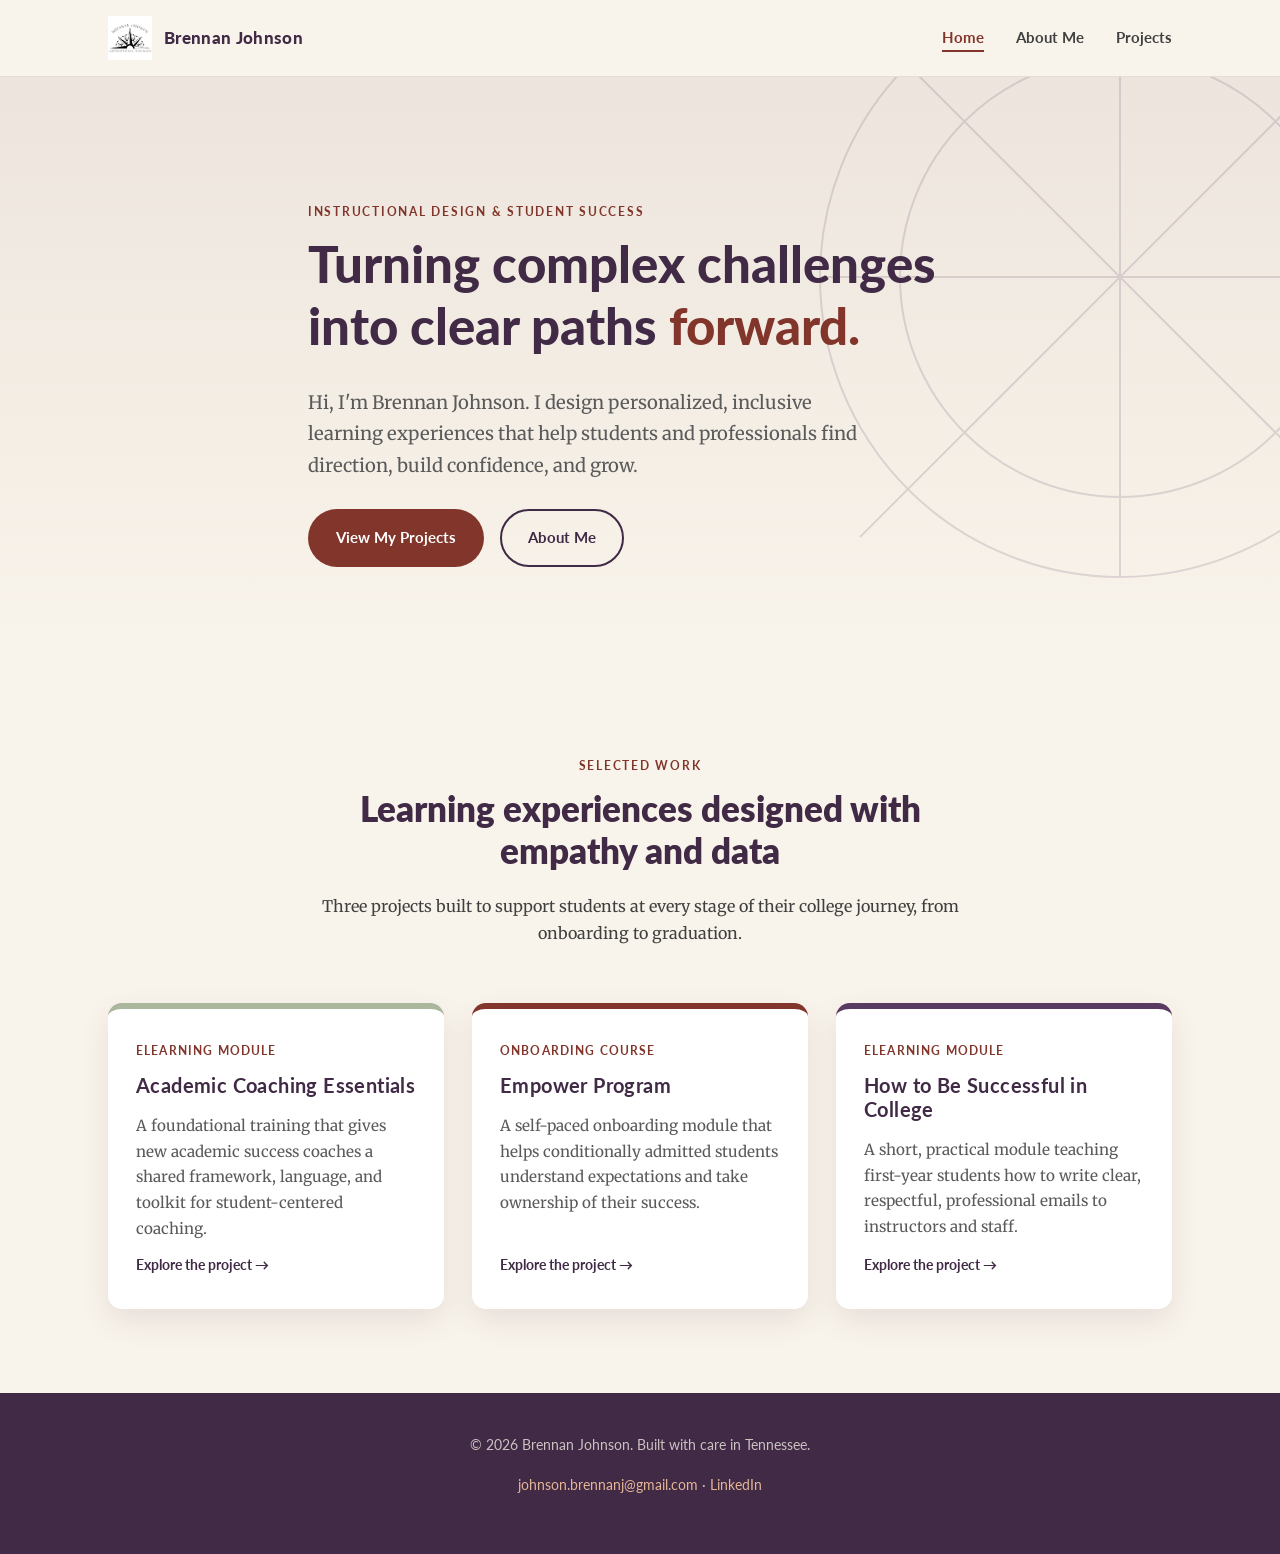
==== index.html @ 4841ccd0 "Add files via upload" ====
<!DOCTYPE html>
<html lang="en">
<head>
<meta charset="UTF-8">
<meta name="viewport" content="width=device-width, initial-scale=1.0">
<title>Brennan Johnson | Instructional Designer</title>
<meta name="description" content="Brennan Johnson is an instructional designer and student success professional creating clear, empathetic learning experiences.">
<link rel="icon" href="assets/branding/logo.png">
<link rel="preconnect" href="https://fonts.googleapis.com">
<link href="https://fonts.googleapis.com/css2?family=Lato:wght@400;700;800;900&family=Merriweather:wght@300;400;700&display=swap" rel="stylesheet">
<link rel="stylesheet" href="css/style.css">
</head>
<body>

<header class="site-header">
  <nav class="nav">
    <a href="index.html" class="brand">
      <img src="assets/branding/logo.png" alt="Brennan Johnson logo">
      <span class="brand-name">Brennan Johnson</span>
    </a>
    <button class="nav-toggle" aria-label="Toggle navigation" aria-expanded="false">
      <span></span><span></span><span></span>
    </button>
    <ul class="nav-links">
      <li><a href="index.html" aria-current="page">Home</a></li>
      <li><a href="about.html">About Me</a></li>
      <li><a href="projects/academic-coaching.html">Projects</a></li>
    </ul>
  </nav>
</header>

<main>

  <section class="hero">
    <div class="compass-rays" aria-hidden="true">
      <svg width="640" height="640" viewBox="0 0 640 640" style="right:-160px; top:-120px;">
        <g stroke="#593a60" stroke-width="2" fill="none">
          <line x1="320" y1="320" x2="320" y2="10"/>
          <line x1="320" y1="320" x2="580" y2="60"/>
          <line x1="320" y1="320" x2="620" y2="320"/>
          <line x1="320" y1="320" x2="580" y2="580"/>
          <line x1="320" y1="320" x2="320" y2="620"/>
          <line x1="320" y1="320" x2="60" y2="580"/>
          <line x1="320" y1="320" x2="20" y2="320"/>
          <line x1="320" y1="320" x2="60" y2="60"/>
          <circle cx="320" cy="320" r="300"/>
          <circle cx="320" cy="320" r="220"/>
        </g>
      </svg>
    </div>
    <div class="wrap hero-inner">
      <p class="eyebrow">Instructional Design &amp; Student Success</p>
      <h1>Turning complex challenges into clear paths <span>forward.</span></h1>
      <p class="hero-lede">Hi, I'm Brennan Johnson. I design personalized, inclusive learning experiences that help students and professionals find direction, build confidence, and grow.</p>
      <div class="hero-actions">
        <a href="projects/academic-coaching.html" class="btn btn-primary">View My Projects</a>
        <a href="about.html" class="btn btn-secondary">About Me</a>
      </div>
    </div>
  </section>

  <section class="projects-preview">
    <div class="wrap">
      <div class="section-head">
        <p class="eyebrow">Selected Work</p>
        <h2>Learning experiences designed with empathy and data</h2>
        <p>Three projects built to support students at every stage of their college journey, from onboarding to graduation.</p>
      </div>

      <div class="card-grid">
        <a href="projects/academic-coaching.html" class="project-card">
          <span class="card-tag">eLearning Module</span>
          <h3>Academic Coaching Essentials</h3>
          <p>A foundational training that gives new academic success coaches a shared framework, language, and toolkit for student-centered coaching.</p>
          <span class="card-arrow">Explore the project &rarr;</span>
        </a>

        <a href="projects/empower-program.html" class="project-card">
          <span class="card-tag">Onboarding Course</span>
          <h3>Empower Program</h3>
          <p>A self-paced onboarding module that helps conditionally admitted students understand expectations and take ownership of their success.</p>
          <span class="card-arrow">Explore the project &rarr;</span>
        </a>

        <a href="projects/email-etiquette.html" class="project-card">
          <span class="card-tag">eLearning Module</span>
          <h3>How to Be Successful in College</h3>
          <p>A short, practical module teaching first-year students how to write clear, respectful, professional emails to instructors and staff.</p>
          <span class="card-arrow">Explore the project &rarr;</span>
        </a>
      </div>
    </div>
  </section>

</main>

<footer class="site-footer">
  <div class="wrap">
    <p>&copy; 2026 Brennan Johnson. Built with care in Tennessee.</p>
    <p><a href="mailto:johnson.brennanj@gmail.com">johnson.brennanj@gmail.com</a> &middot; <a href="https://www.linkedin.com/in/brennan-johnson-611b42102" target="_blank" rel="noopener">LinkedIn</a></p>
  </div>
</footer>

<script src="js/script.js"></script>
</body>
</html>
---- css/style.css ----
/* ============================================
   Brennan Johnson — Portfolio
   Design tokens
   ============================================ */
:root {
  --plum: #593a60;
  --plum-dark: #402a45;
  --rust: #82352a;
  --rust-dark: #692a21;
  --sage: #abb79c;
  --sage-dark: #8a9678;
  --tan: #e5b595;
  --ivory: #f9f4eb;
  --cream: #ede5dd;
  --charcoal: #404040;
  --white: #ffffff;

  --font-display: "Lato", -apple-system, "Segoe UI", sans-serif;
  --font-body: "Merriweather", Georgia, serif;

  --max-width: 1120px;
  --radius: 14px;
  --shadow-soft: 0 12px 30px rgba(64, 42, 69, 0.1);
}

/* ============================================
   Reset & base
   ============================================ */
*,
*::before,
*::after {
  box-sizing: border-box;
}

html {
  scroll-behavior: smooth;
}

@media (prefers-reduced-motion: reduce) {
  html {
    scroll-behavior: auto;
  }
  * {
    animation-duration: 0.01ms !important;
    animation-iteration-count: 1 !important;
    transition-duration: 0.01ms !important;
  }
}

body {
  margin: 0;
  background: var(--ivory);
  color: var(--charcoal);
  font-family: var(--font-body);
  line-height: 1.7;
  -webkit-font-smoothing: antialiased;
}

img {
  max-width: 100%;
  display: block;
}

a {
  color: inherit;
}

h1, h2, h3, h4 {
  font-family: var(--font-display);
  color: var(--plum-dark);
  line-height: 1.2;
  margin: 0 0 0.6em;
}

h1 { font-size: clamp(2.2rem, 4vw, 3.4rem); font-weight: 900; }
h2 { font-size: clamp(1.6rem, 3vw, 2.2rem); font-weight: 800; }
h3 { font-size: 1.25rem; font-weight: 700; letter-spacing: 0.02em; }

p { margin: 0 0 1.1em; }

.eyebrow {
  display: inline-block;
  font-family: var(--font-display);
  font-weight: 700;
  font-size: 0.78rem;
  letter-spacing: 0.14em;
  text-transform: uppercase;
  color: var(--rust);
  margin-bottom: 0.9em;
}

a:focus-visible,
button:focus-visible {
  outline: 3px solid var(--rust);
  outline-offset: 3px;
}

/* ============================================
   Layout helpers
   ============================================ */
.wrap {
  max-width: var(--max-width);
  margin: 0 auto;
  padding: 0 28px;
}

section {
  padding: 84px 0;
}

/* ============================================
   Header / Nav
   ============================================ */
.site-header {
  position: sticky;
  top: 0;
  z-index: 50;
  background: rgba(249, 244, 235, 0.92);
  backdrop-filter: blur(6px);
  border-bottom: 1px solid rgba(89, 58, 96, 0.12);
}

.nav {
  max-width: var(--max-width);
  margin: 0 auto;
  padding: 16px 28px;
  display: flex;
  align-items: center;
  justify-content: space-between;
}

.brand {
  display: flex;
  align-items: center;
  gap: 12px;
  text-decoration: none;
}

.brand img {
  height: 44px;
  width: auto;
}

.brand-name {
  font-family: var(--font-display);
  font-weight: 900;
  font-size: 1.05rem;
  color: var(--plum-dark);
  letter-spacing: 0.02em;
}

.nav-links {
  display: flex;
  gap: 32px;
  list-style: none;
  margin: 0;
  padding: 0;
  font-family: var(--font-display);
  font-weight: 700;
  font-size: 0.95rem;
}

.nav-links a {
  text-decoration: none;
  color: var(--charcoal);
  padding-bottom: 4px;
  border-bottom: 2px solid transparent;
  transition: border-color 0.2s ease, color 0.2s ease;
}

.nav-links a:hover,
.nav-links a[aria-current="page"] {
  color: var(--rust);
  border-color: var(--rust);
}

.nav-toggle {
  display: none;
  background: none;
  border: none;
  cursor: pointer;
  padding: 6px;
}

.nav-toggle span {
  display: block;
  width: 26px;
  height: 3px;
  margin: 5px 0;
  background: var(--plum-dark);
  border-radius: 2px;
}

@media (max-width: 760px) {
  .nav-toggle { display: block; }

  .nav-links {
    position: absolute;
    top: 100%;
    left: 0;
    right: 0;
    flex-direction: column;
    gap: 0;
    background: var(--ivory);
    border-bottom: 1px solid rgba(89, 58, 96, 0.12);
    max-height: 0;
    overflow: hidden;
    transition: max-height 0.3s ease;
  }

  .nav-links.open {
    max-height: 300px;
  }

  .nav-links li {
    padding: 16px 28px;
    border-top: 1px solid rgba(89, 58, 96, 0.08);
  }
}

/* ============================================
   Compass / sunburst signature motif
   ============================================ */
.compass-rays {
  position: absolute;
  inset: 0;
  overflow: hidden;
  pointer-events: none;
}

.compass-rays svg {
  position: absolute;
  opacity: 0.16;
}

/* ============================================
   Hero (home page)
   ============================================ */
.hero {
  position: relative;
  overflow: hidden;
  padding: 120px 0 100px;
  background: linear-gradient(180deg, var(--cream) 0%, var(--ivory) 100%);
}

.hero-inner {
  position: relative;
  z-index: 2;
  max-width: 720px;
}

.hero h1 span {
  color: var(--rust);
}

.hero-lede {
  font-size: 1.15rem;
  color: #5a5a5a;
  max-width: 560px;
}

.hero-actions {
  display: flex;
  gap: 16px;
  flex-wrap: wrap;
  margin-top: 28px;
}

/* ============================================
   Buttons
   ============================================ */
.btn {
  display: inline-flex;
  align-items: center;
  gap: 8px;
  font-family: var(--font-display);
  font-weight: 700;
  font-size: 0.95rem;
  text-decoration: none;
  padding: 14px 26px;
  border-radius: 999px;
  border: 2px solid transparent;
  cursor: pointer;
  transition: transform 0.15s ease, background 0.2s ease, color 0.2s ease, border-color 0.2s ease;
}

.btn:hover { transform: translateY(-2px); }

.btn-primary {
  background: var(--rust);
  color: var(--white);
}
.btn-primary:hover { background: var(--rust-dark); }

.btn-secondary {
  background: transparent;
  color: var(--plum-dark);
  border-color: var(--plum-dark);
}
.btn-secondary:hover {
  background: var(--plum-dark);
  color: var(--white);
}

.btn-outline {
  background: transparent;
  color: var(--rust);
  border-color: var(--rust);
}
.btn-outline:hover {
  background: var(--rust);
  color: var(--white);
}

/* ============================================
   Project cards (home page)
   ============================================ */
.projects-preview {
  position: relative;
}

.section-head {
  max-width: 640px;
  margin: 0 auto 56px;
  text-align: center;
}

.card-grid {
  display: grid;
  grid-template-columns: repeat(3, 1fr);
  gap: 28px;
}

@media (max-width: 900px) {
  .card-grid { grid-template-columns: 1fr; }
}

.project-card {
  background: var(--white);
  border-radius: var(--radius);
  padding: 32px 28px;
  text-decoration: none;
  color: var(--charcoal);
  box-shadow: var(--shadow-soft);
  border-top: 6px solid var(--sage);
  transition: transform 0.2s ease, box-shadow 0.2s ease;
  display: flex;
  flex-direction: column;
  gap: 12px;
}

.project-card:nth-child(2) { border-top-color: var(--rust); }
.project-card:nth-child(3) { border-top-color: var(--plum); }

.project-card:hover {
  transform: translateY(-6px);
  box-shadow: 0 20px 36px rgba(64, 42, 69, 0.16);
}

.project-card .card-tag {
  font-family: var(--font-display);
  font-weight: 700;
  font-size: 0.72rem;
  letter-spacing: 0.1em;
  text-transform: uppercase;
  color: var(--rust);
}

.project-card h3 {
  color: var(--plum-dark);
  margin-bottom: 4px;
}

.project-card p {
  color: #5a5a5a;
  font-size: 0.95rem;
  margin-bottom: 0;
}

.card-arrow {
  margin-top: auto;
  font-family: var(--font-display);
  font-weight: 700;
  font-size: 0.85rem;
  color: var(--plum-dark);
}

/* ============================================
   About page
   ============================================ */
.about-hero {
  background: var(--cream);
  padding: 96px 0 72px;
}

.about-grid {
  display: grid;
  grid-template-columns: 280px 1fr;
  gap: 48px;
  align-items: center;
}

@media (max-width: 760px) {
  .about-grid {
    grid-template-columns: 1fr;
    text-align: center;
  }
}

.about-photo {
  width: 100%;
  aspect-ratio: 1 / 1;
  border-radius: 50%;
  overflow: hidden;
  border: 6px solid var(--white);
  box-shadow: var(--shadow-soft);
  justify-self: center;
}

.about-photo img {
  width: 100%;
  height: 100%;
  object-fit: cover;
}

.contact-row {
  display: flex;
  gap: 14px;
  flex-wrap: wrap;
  margin-top: 22px;
}

@media (max-width: 760px) {
  .contact-row { justify-content: center; }
}

.skills-grid {
  display: flex;
  flex-wrap: wrap;
  gap: 12px;
}

.skill-pill {
  background: var(--cream);
  color: var(--plum-dark);
  font-family: var(--font-display);
  font-weight: 700;
  font-size: 0.85rem;
  padding: 10px 18px;
  border-radius: 999px;
  border: 1px solid rgba(89, 58, 96, 0.18);
}

/* Timeline for work experience */
.timeline {
  list-style: none;
  margin: 0;
  padding: 0;
  border-left: 3px solid var(--sage);
}

.timeline li {
  position: relative;
  padding: 0 0 40px 32px;
}

.timeline li:last-child { padding-bottom: 0; }

.timeline li::before {
  content: "";
  position: absolute;
  left: -9px;
  top: 4px;
  width: 15px;
  height: 15px;
  border-radius: 50%;
  background: var(--rust);
  border: 3px solid var(--ivory);
}

.timeline .role-title {
  font-family: var(--font-display);
  font-weight: 800;
  color: var(--plum-dark);
  font-size: 1.1rem;
  margin-bottom: 2px;
}

.timeline .role-meta {
  font-family: var(--font-display);
  font-weight: 700;
  font-size: 0.85rem;
  color: var(--rust);
  text-transform: uppercase;
  letter-spacing: 0.06em;
  margin-bottom: 10px;
}

.timeline ul {
  margin: 10px 0 0;
  padding-left: 20px;
}

.timeline ul li {
  padding: 0 0 6px 0;
  font-size: 0.98rem;
}

.timeline ul li::before { display: none; }

.section-alt {
  background: var(--cream);
}

/* ============================================
   Project detail pages
   ============================================ */
.project-hero {
  background: var(--plum);
  color: var(--ivory);
  padding: 96px 0 64px;
  position: relative;
  overflow: hidden;
}

.project-hero .eyebrow { color: var(--tan); }
.project-hero h1 { color: var(--white); }
.project-hero p { color: rgba(249, 244, 235, 0.86); max-width: 640px; }

.back-link {
  display: inline-flex;
  align-items: center;
  gap: 6px;
  font-family: var(--font-display);
  font-weight: 700;
  font-size: 0.85rem;
  text-decoration: none;
  color: var(--ivory);
  opacity: 0.85;
  margin-bottom: 26px;
}
.back-link:hover { opacity: 1; }

.content-grid {
  display: grid;
  grid-template-columns: 2fr 1fr;
  gap: 56px;
}

@media (max-width: 860px) {
  .content-grid { grid-template-columns: 1fr; }
}

.info-card {
  background: var(--white);
  border-radius: var(--radius);
  padding: 26px;
  box-shadow: var(--shadow-soft);
  margin-bottom: 22px;
}

.info-card h4 {
  font-size: 0.78rem;
  text-transform: uppercase;
  letter-spacing: 0.1em;
  color: var(--rust);
  margin-bottom: 12px;
}

.tool-pills {
  display: flex;
  flex-wrap: wrap;
  gap: 8px;
}

.tool-pill {
  background: var(--sage);
  color: var(--plum-dark);
  font-family: var(--font-display);
  font-weight: 700;
  font-size: 0.8rem;
  padding: 6px 14px;
  border-radius: 999px;
}

.objectives-list {
  margin: 0;
  padding: 0;
  list-style: none;
}

.objectives-list li {
  position: relative;
  padding-left: 28px;
  margin-bottom: 12px;
}

.objectives-list li::before {
  content: "✓";
  position: absolute;
  left: 0;
  top: 0;
  color: var(--sage-dark);
  font-weight: 900;
}

.asset-grid {
  display: grid;
  grid-template-columns: repeat(2, 1fr);
  gap: 22px;
  margin-top: 20px;
}

@media (max-width: 600px) {
  .asset-grid { grid-template-columns: 1fr; }
}

.asset-card {
  background: var(--white);
  border-radius: var(--radius);
  overflow: hidden;
  box-shadow: var(--shadow-soft);
  text-decoration: none;
  color: var(--charcoal);
  display: block;
  transition: transform 0.2s ease;
}

.asset-card:hover { transform: translateY(-4px); }

.asset-card img {
  width: 100%;
  height: 190px;
  object-fit: cover;
  border-bottom: 4px solid var(--sage);
}

.asset-card-label {
  padding: 14px 16px;
  font-family: var(--font-display);
  font-weight: 700;
  font-size: 0.92rem;
  display: flex;
  align-items: center;
  justify-content: space-between;
}

.asset-card-label .open-icon {
  color: var(--rust);
  font-size: 1.1rem;
}

.video-link-card {
  background: var(--cream);
  border-radius: var(--radius);
  padding: 26px;
  display: flex;
  align-items: center;
  gap: 18px;
  margin-top: 20px;
}

.video-link-card .play-badge {
  flex-shrink: 0;
  width: 54px;
  height: 54px;
  border-radius: 50%;
  background: var(--rust);
  color: var(--white);
  display: flex;
  align-items: center;
  justify-content: center;
  font-size: 1.3rem;
}

.coming-soon-card {
  border: 2px dashed var(--sage-dark);
  border-radius: var(--radius);
  padding: 26px;
  color: #6a6a6a;
  font-style: italic;
}

.next-project {
  background: var(--cream);
  text-align: center;
}

.next-project h2 { margin-bottom: 10px; }

/* ============================================
   Footer
   ============================================ */
.site-footer {
  background: var(--plum-dark);
  color: rgba(249, 244, 235, 0.75);
  padding: 40px 0;
  text-align: center;
  font-family: var(--font-display);
  font-size: 0.9rem;
}

.site-footer a {
  color: var(--tan);
  text-decoration: none;
}

.site-footer a:hover { text-decoration: underline; }
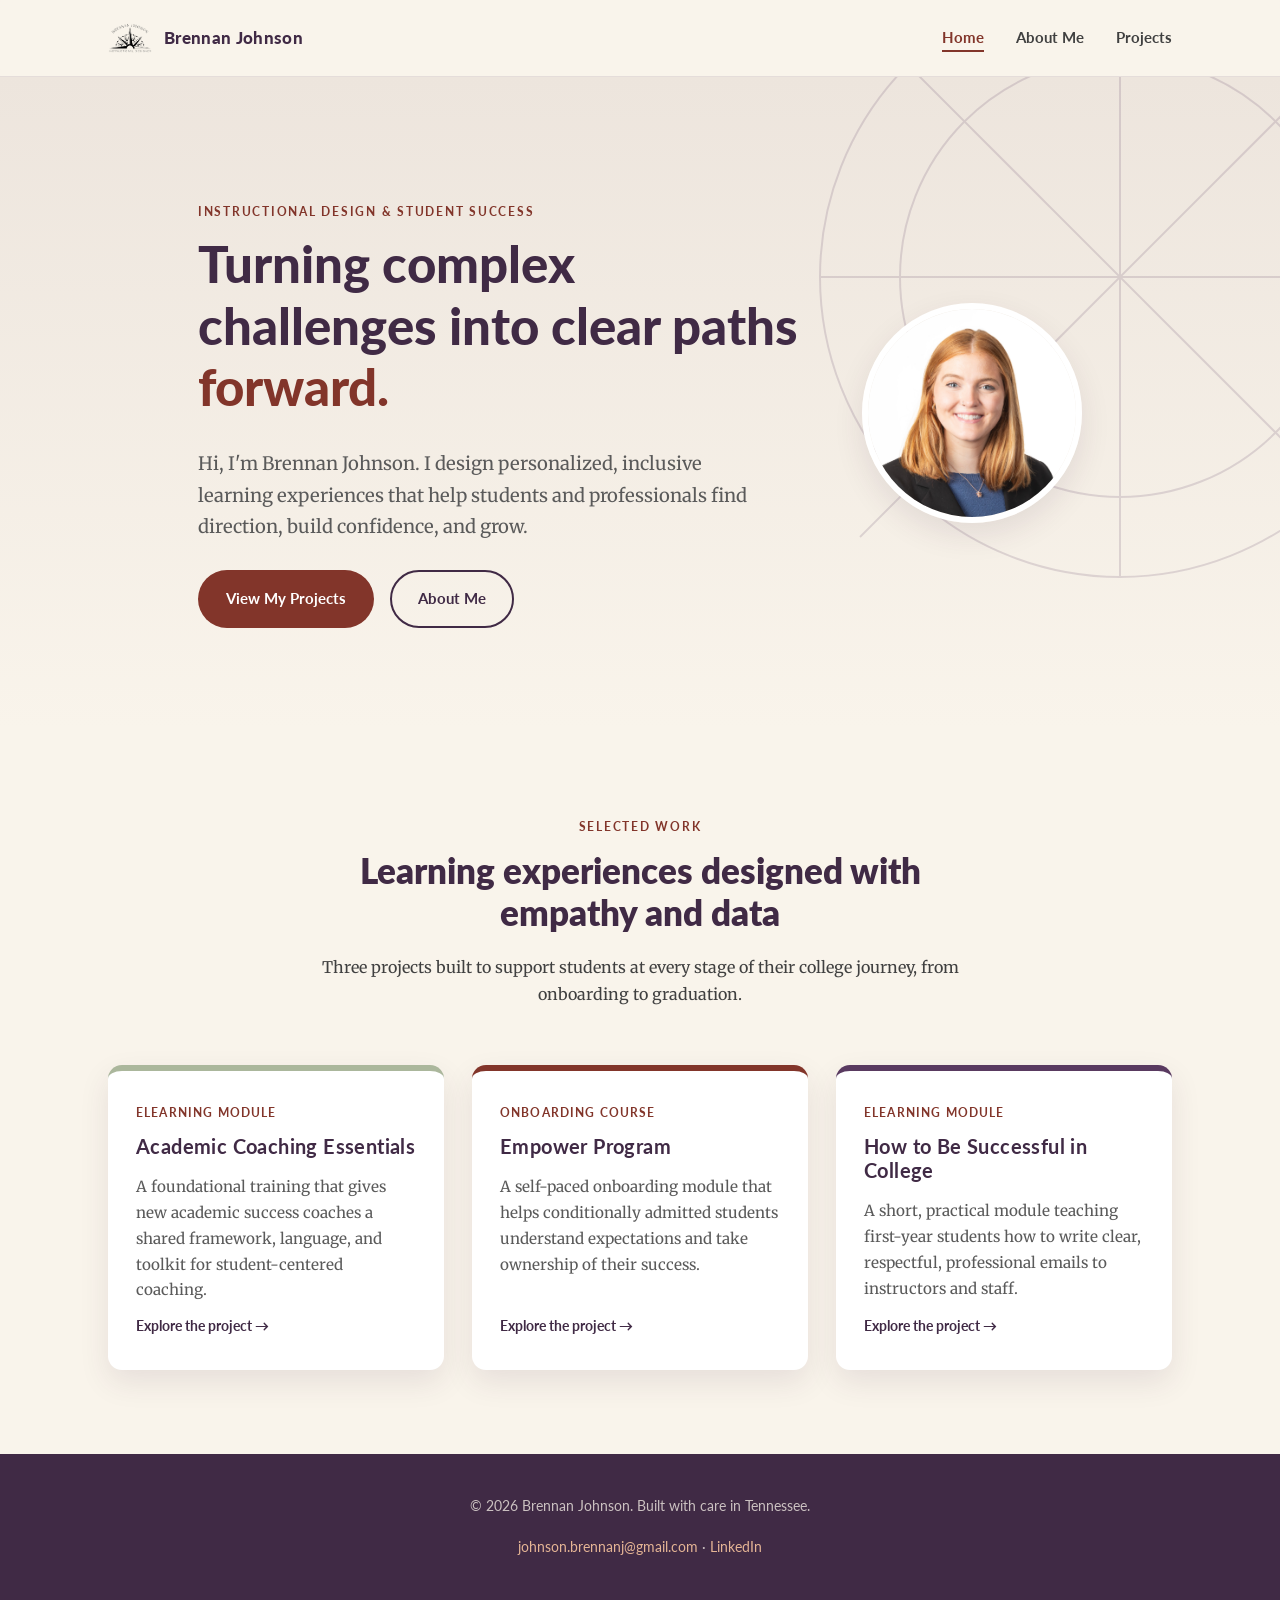
==== commit f661e37b: "Add files via upload" ====
--- a/index.html
+++ b/index.html
@@ -49,12 +49,17 @@
       </svg>
     </div>
     <div class="wrap hero-inner">
-      <p class="eyebrow">Instructional Design &amp; Student Success</p>
-      <h1>Turning complex challenges into clear paths <span>forward.</span></h1>
-      <p class="hero-lede">Hi, I'm Brennan Johnson. I design personalized, inclusive learning experiences that help students and professionals find direction, build confidence, and grow.</p>
-      <div class="hero-actions">
-        <a href="projects/academic-coaching.html" class="btn btn-primary">View My Projects</a>
-        <a href="about.html" class="btn btn-secondary">About Me</a>
+      <div>
+        <p class="eyebrow">Instructional Design &amp; Student Success</p>
+        <h1>Turning complex challenges into clear paths <span>forward.</span></h1>
+        <p class="hero-lede">Hi, I'm Brennan Johnson. I design personalized, inclusive learning experiences that help students and professionals find direction, build confidence, and grow.</p>
+        <div class="hero-actions">
+          <a href="projects/academic-coaching.html" class="btn btn-primary">View My Projects</a>
+          <a href="about.html" class="btn btn-secondary">About Me</a>
+        </div>
+      </div>
+      <div class="hero-photo">
+        <img src="assets/branding/brennan.jpg" alt="Portrait of Brennan Johnson">
       </div>
     </div>
   </section>
--- a/css/style.css
+++ b/css/style.css
@@ -246,7 +246,35 @@
 .hero-inner {
   position: relative;
   z-index: 2;
-  max-width: 720px;
+  display: grid;
+  grid-template-columns: 1fr 220px;
+  gap: 48px;
+  align-items: center;
+  max-width: 940px;
+}
+
+@media (max-width: 760px) {
+  .hero-inner {
+    grid-template-columns: 1fr;
+    text-align: center;
+  }
+  .hero-photo { justify-self: center; order: -1; }
+}
+
+.hero-photo {
+  width: 220px;
+  aspect-ratio: 1 / 1;
+  border-radius: 50%;
+  overflow: hidden;
+  border: 6px solid var(--white);
+  box-shadow: var(--shadow-soft);
+}
+
+.hero-photo img {
+  width: 100%;
+  height: 100%;
+  object-fit: cover;
+  object-position: center top;
 }
 
 .hero h1 span {
@@ -421,6 +449,7 @@
   width: 100%;
   height: 100%;
   object-fit: cover;
+  object-position: center top;
 }
 
 .contact-row {
